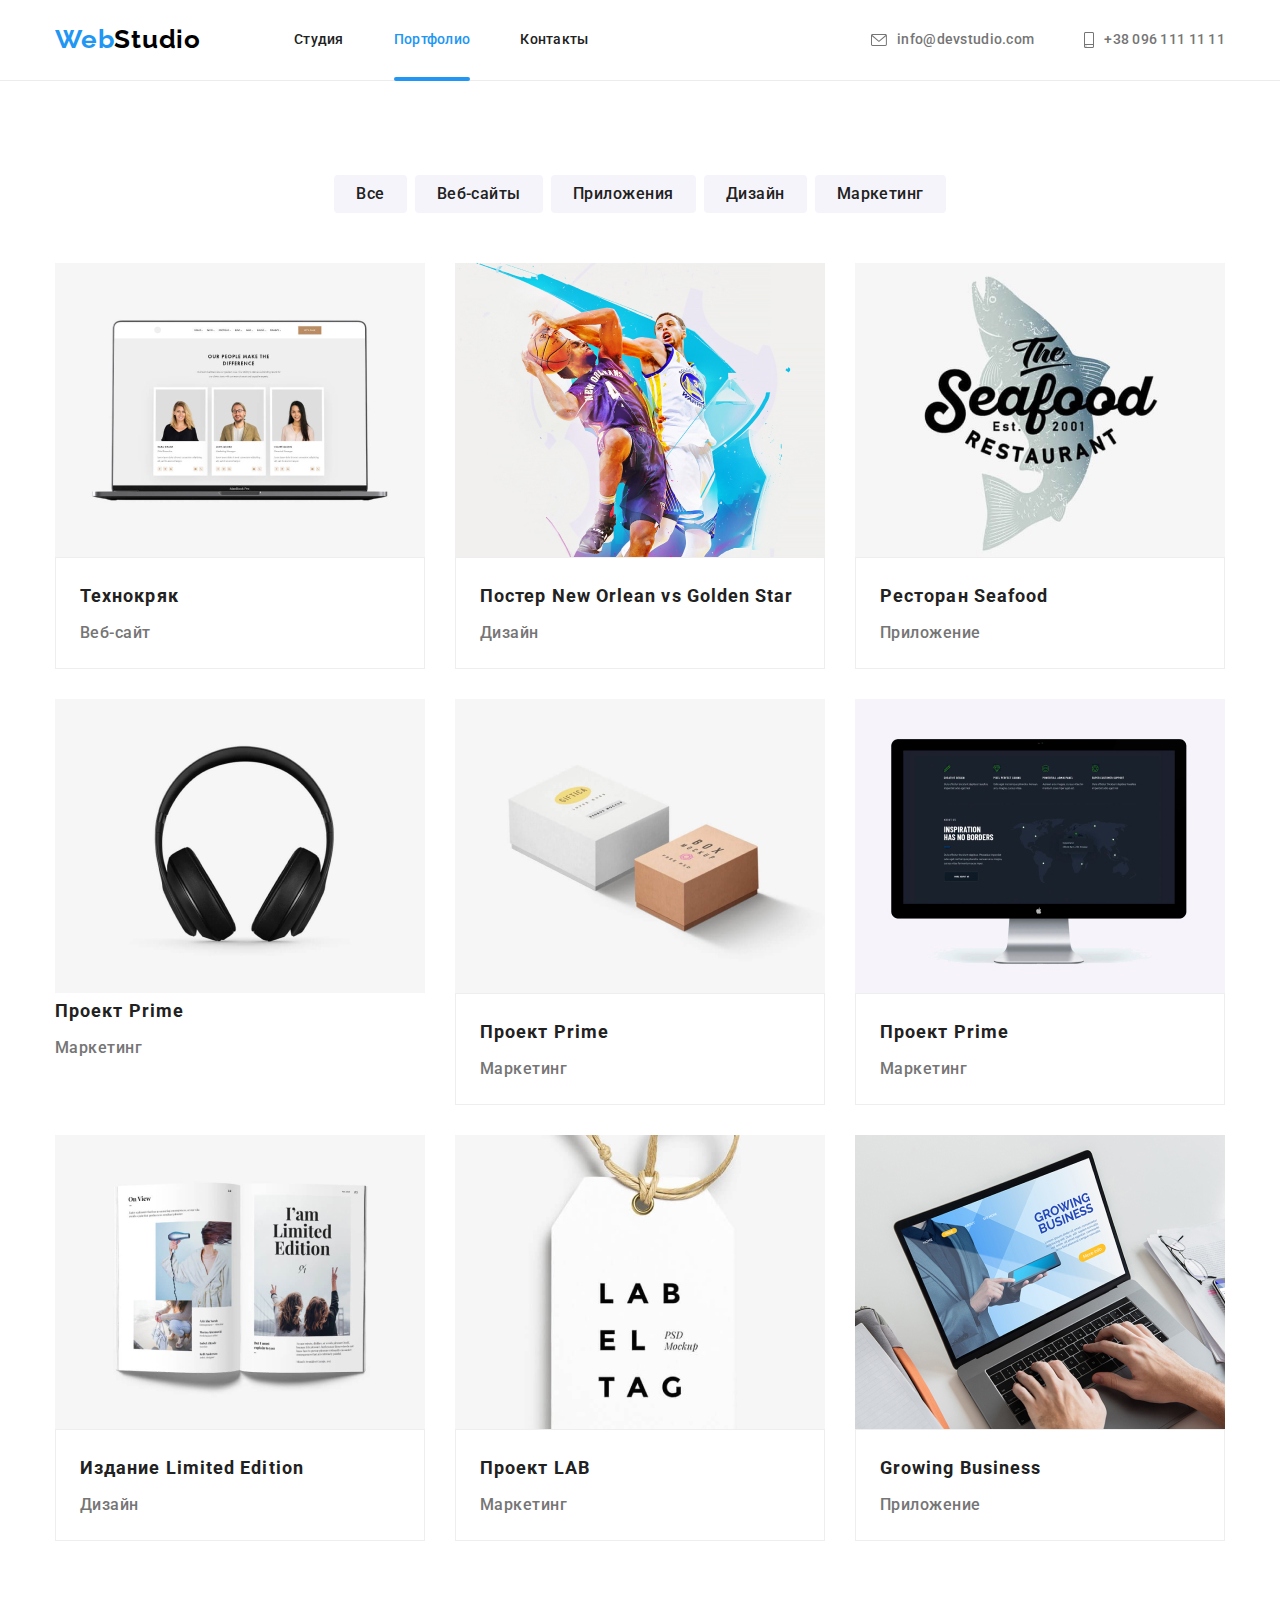
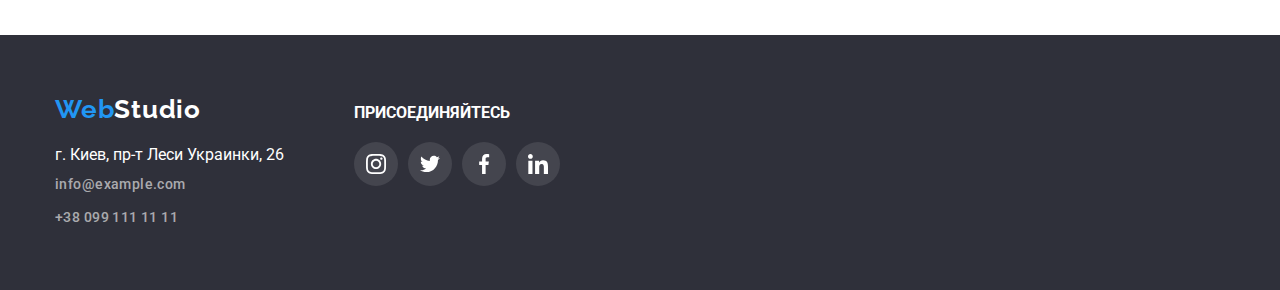
==== portfolio.html @ 046ac32c "6" ====
<!DOCTYPE html>
<html lang="ru">
<head>
    <meta charset="UTF-8">
    <meta http-equiv="X-UA-Compatible" content="IE=edge">
    <meta name="viewport" content="width=device-width, initial-scale=1.0">
    <title>Document</title>
    <link rel="stylesheet" href="./css/styles.css">
    <link rel="preconnect" href="https://fonts.gstatic.com">
    <link href="https://fonts.googleapis.com/css2?family=Raleway:wght@700&family=Roboto:wght@400;500;700;900&display=swap" rel="stylesheet">
    <link href="https://cdnjs.cloudflare.com/ajax/libs/modern-normalize/1.0.0/modern-normalize.min.css">     
</head>
<body>
    <header class="header-contact">
        <!--My contact--> 
             <div class="container">
                 <nav class="site-nav">
                     <a href="index.html" class="logo"><span class="logo-title">Web</span>Studio</a>
            
                     <ul class="site-nav-list">
                         <li class="nav-item"><a href="index.html" class="nav-link">Студия</a></li>
                         <li class="nav-item"><a href="portfolio.html" class="nav-link current">Портфолио</a></li>
                         <li class="nav-item"><a href="contact.html" class="nav-link">Контакты</a></li>
                     </ul>
                 </nav>
                 <ul class="contact-list">
                     <li>
                         <a href="mailto:info@devstudio.com" class="contact-item">
                            <svg class="icon-mail">
                                <use href="./images/icons.svg#icon-envelope"></use>
                            </svg>
                            info@devstudio.com
                            </a>
                        </li>
                     <li>
                         <a href="tel:+380961111111" class="contact-item">
                            <svg class="icon-phone">
                                <use href="./images/icons.svg#icon-smartphone"></use>
                            </svg>
                            +38 096 111 11 11
                            </a>
                        </li>
                 </ul> 
             </div>
         </header>

     <main>
       <!--Portfolio-->
       <section class="projects section">
    <div class="container">
        <ul class="button-list"> 
           <li><button type="button" class="button">Все</button></li>
           <li><button type="button" class="button">Веб-сайты</button></li>
           <li><button type="button" class="button">Приложения</button></li>
           <li><button type="button" class="button">Дизайн</button></li>
           <li><button type="button" class="button">Маркетинг</button></li>
        </ul>
        <ul class="portfolio-list">
           <li class="portfolio-item">
               <a href="#" class="card-link">
                   <div class="img-thumb">
                       <img class="projects-list-img" src="./images/project.jpg" alt="Технокряк" width="370">
                   <div class="card-overlay">
                          <p class="project-description">
                            Технокряк это современная площадка распространения коронавируса. Компании используют
                            эту платформу для цифрового
                            шпионажа и атак на защищённые сервера конкурентов.
                         </p>
                   </div>    
                   </div>
                  <div class="card-contentn">
                   <h2 class="portfolio-title">Технокряк</h2>
                   <p class="portfolio-type">Веб-сайт</p>
                  </div>
               </a>
           </li>
           <li class="portfolio-item">
               <a href="#" class="card-link">
                   <div class="img-thumb">
                       <img class="projects-list-img" src="./images/project1.jpg" alt="Постер New Orlean vs Golden Star" width="370">
                    <div class="card-overlay">
                        <p class="project-description">
                            Технокряк это современная площадка распространения коронавируса. Компании используют
                            эту платформу для цифрового
                            шпионажа и атак на защищённые сервера конкурентов.
                        </p> 
                    </div>
                    </div>
                    <div class="card-contentn">
                        <h2 class="portfolio-title">Постер New Orlean vs Golden Star</h2>
                        <p class="portfolio-type">Дизайн</p>
                    </div> 
            </a>
           </li>
           <li class="portfolio-item">
               <a href="#" class="card-link">
                   <div class="img-thumb">
                       <img class="projects-list-img" src="./images/project2.jpg" alt="Ресторан Seafood" width="370">
                    <div class="card-overlay">
                        <p class="project-description">
                            Технокряк это современная площадка распространения коронавируса. Компании используют
                            эту платформу для цифрового
                            шпионажа и атак на защищённые сервера конкурентов.
                        </p>
                    </div>
                   </div>
                   <div class="card-contentn">
                    <h2 class="portfolio-title">Ресторан Seafood</h2>
                    <p class="portfolio-type">Приложение</p>
                </div>
               </a>
           </li>
           <li class="portfolio-item">
               <a href="#" class="card-link">
                   <div class="img-thumb">
                       <img class="projects-list-img" src="./images/project3.jpg" alt="Проект Prime" width="370">
                    <div class="card-overlay">
                        <p class="project-description">
                            Технокряк это современная площадка распространения коронавируса. Компании используют
                            эту платформу для цифрового
                            шпионажа и атак на защищённые сервера конкурентов.
                        </p>
                    </div>
                   </div>
                   <div class="card-content">
                    <h2 class="portfolio-title">Проект Prime</h2>
                    <p class="portfolio-type">Маркетинг</p>
                   </div> 
               </a>
           </li>
           <li class="portfolio-item">
               <a href="#" class="card-link">
                   <div class="img-thumb">
                       <img class="projects-list-img" src="./images/project4.jpg" alt="Проект Boxes" width="370">
                   <div class="card-overlay">
                    <p class="project-description">
                        Технокряк это современная площадка распространения коронавируса. Компании используют
                        эту платформу для цифрового
                        шпионажа и атак на защищённые сервера конкурентов.
                    </p>
                   </div>
                   </div>
                   <div class="card-contentn">
                    <h2 class="portfolio-title">Проект Prime</h2>
                    <p class="portfolio-type">Маркетинг</p>
                  </div>
               </a>
           </li>
           <li class="portfolio-item">
               <a href="#" class="card-link">
                   <div class="img-thumb">
                       <img class="projects-list-img" src="./images/project5.jpg" alt="Inspiration has no Borders" width="370">
                   <div class="card-overlay">
                    <p class="project-description">
                        Технокряк это современная площадка распространения коронавируса. Компании используют
                        эту платформу для цифрового
                        шпионажа и атак на защищённые сервера конкурентов.
                    </p>
                   </div>
                   </div>
                   <div class="card-contentn">
                    <h2 class="portfolio-title">Проект Prime</h2>
                    <p class="portfolio-type">Маркетинг</p>
                   </div>
               </a>
           </li>
           <li class="portfolio-item">
               <a href="#" class="card-link">
                   <div class="img-thumb">
                       <img class="projects-list-img" src="./images/project6.jpg" alt="Издание Limited Edition" width="370">
                    <div class="card-overlay">
                        <p class="project-description">
                            Технокряк это современная площадка распространения коронавируса. Компании используют
                            эту платформу для цифрового
                            шпионажа и атак на защищённые сервера конкурентов.
                        </p>
                    </div>
                   </div>
                   <div class="card-contentn">
                    <h2 class="portfolio-title">Издание Limited Edition</h2>
                    <p class="portfolio-type">Дизайн</p>
                   </div>
               </a>
           </li>
           <li class="portfolio-item">
               <a href="#" class="card-link">
                   <div class="img-thumb">
                       <img class="projects-list-img" src="./images/project7.jpg" alt="Проект LAB" width="370">
                    <div class="card-overlay">
                        <p class="project-description">
                            Технокряк это современная площадка распространения коронавируса. Компании используют
                            эту платформу для цифрового
                            шпионажа и атак на защищённые сервера конкурентов.
                        </p>
                    </div>
                   </div>
                   <div class="card-contentn">
                    <h2 class="portfolio-title">Проект LAB</h2>
                    <p class="portfolio-type">Маркетинг</p>
                   </div>
               </a>
           </li>
           <li class="portfolio-item">
               <a href="#" class="card-link">
                   <div class="img-thumb">
                       <img class="projects-list-img" src="./images/project8.jpg" alt="Growing Business" width="370">
                    <div class="card-overlay">
                        <p class="project-description">
                            Технокряк это современная площадка распространения коронавируса. Компании используют
                            эту платформу для цифрового
                            шпионажа и атак на защищённые сервера конкурентов.
                        </p>
                    </div>
                   </div>
                   <div class="card-contentn">
                    <h2 class="portfolio-title">Growing Business</h2>
                    <p class="portfolio-type">Приложение</p>
                   </div>
               </a>
           </li>
        </ul>
    </div>   
       </section> 

    </main>
   <footer class="footer-block">
    <!--Copyright,etc-->
    <div class="container footer-container">
        <div class="logo-adress-footer">
            <a href="./index.html" class="logo-link"><span class="logo-title">Web</span><span class="logo-copyright">Studio</span></a>
            <address class="address">
                 <p class="address-text">г. Киев, пр-т Леси Украинки, 26</p>
                <ul>
                    <li class="block-address"><a href="mailto:info@example.com" class="link-address">info@example.com</a></li>
                    <li><a href="tel:+380991111111" class="link-address">+38 099 111 11 11</a></li>
                </ul>
            </address>
        </div>
        <div class="icons-footer">
            <p class="icons-text">ПРИСОЕДИНЯЙТЕСЬ</p>
            <ul class="icon-list">
                <li class="icon-item">
                    <a herf="#" class="icon-button">
                        <svg class="icon-footer" with="20" height="20">
                            <use href="./images/icons.svg#icon-instagram"></use>
                        </svg>
                    </a>
                </li>
                <li class="icon-item">
                    <a herf="#" class="icon-button">
                        <svg class="icon-footer" with="20" height="20">
                            <use href="./images/icons.svg#icon-twitter"></use>
                        </svg>
                    </a>
                </li>
                <li class="icon-item">
                    <a href="#" class="icon-button">
                        <svg class="icon-footer" with="20" height="20">
                            <use href="./images/icons.svg#icon-facebook"></use>
                        </svg>
                    </a>
                </li>
                <li class="icon-item">
                    <a href="#" class="icon-button">
                        <svg class="icon-footer" with="20p" height="20">
                            <use href="./images/icons.svg#icon-linkedin"></use>
                        </svg>
                    </a>
                </li>
            </ul>
        </div>
    </div>
   </footer>
</body>
</html>
---- css/styles.css ----
:root {
    --titel-text-color:#212121;
    --primary-whit-color:#FFFFFF;
    --logo-color:#000000;
    --hero-color:#2F303A;
    --accent-color: #2196F3;
    --button-hover-color:#188CE8;
    --main-content-color:#757575;
    --section-command-color:#F5F4FA;
    --portfolio-color:#E5E5E5;
    --shadow-box-color: rgba(0, 0, 0, 0.15);
    --shadow-drop-color: rgba(0, 0, 0, 0.25);
    --top-lain:#ECECEC;
    --footer-link-color: rgba(255, 255, 255, 0.6);
    --text-shadow: 2px 1px 5px #2c2c31;
    --card-color:#eeeeee;
    --header-icon-color:#757575;
    --command-icon-color:#afb1b8;
    --overlay-color: rgba(47, 48, 58, 0.4);
    --footer-icon-bt: rgba(255, 255, 255, 0.1);
    --backdrop-color:rgba(0, 0, 0, 0.2);
    --card-overlay-color: rgba(33, 150, 243, 0.9);
    }
*,
*::before,
*::after {
    text-decoration: none;
    box-sizing: border-box;
    margin: 0;
    padding: 0;

}
body {
    color: var(--titel-text-color);
    font-family: Roboto, sans-serif;
    font-style: 400;
    text-decoration: none;
}
ul {
    list-style: none;
    padding: 0;
    margin: 0;
}
a {
   text-decoration: none;
   color: var(--titel-text-color);
   font-size: 14px;
   line-height: 1.142;
   font-weight: 500;
   letter-spacing: 0.02em;
}
h1,
h2,
h3,
h4 {
    margin: 0;
}
p {
    margin: 0;
}
.section {
    padding: 94px 0;
}
.container {
    width: 1200px;
    padding: 0 15px;
    margin: 0 auto;
}
.header-contact {
    border-bottom: 1px solid var(--top-lain);
}
img {
    display: block;
    max-width: 100%;
}
.icon {
    width: 20px;
    height: 20px;
    fill: var(--command-icon-color);
}

/*Общий логотип */
.logo {
    color: var(--logo-color);
    font-family: Raleway, sans-serif;
    font-size: 26px;
    margin-right: 93px;
    line-height: 1.192;
    letter-spacing: 0.03em;
    font-weight: 700;
    text-decoration: none;
}
.logo-title {
    color: var(--accent-color);
}

/* Общая навигация */
.header-contact .container {
    display: flex;
    align-items: center;
}
.site-nav {
    display: flex;
    align-items: center;
    margin-right: auto;
}
.site-nav-list{
    display: flex;
    align-items: center;
}
.site-nav-list li:not(:last-child){
    margin-right: 50px;
}
.nav-link:hover,
.nav-link:focus,
.contact-item:focus,
.contact-item:hover {
    color: var(--accent-color);
}
.current {
    color: var(--accent-color);
}

.nav-link {
    position: relative;
    font-weight: 500;
    font-size: 14px;
    line-height: 1.14;
    letter-spacing: 0.02em;
    text-decoration: none;
    padding: 32px 0;
    display: block;
    transition: color 250ms cubic-bezier(0.4, 0, 0.2, 1);
}
.nav-link.current::after {
    position: absolute;
    bottom: -1px;
    left: 0;
    content: "";
    height: 4px;
    width: 100%;
    border-radius: 2px;
    background-color: var(--accent-color);
}
.contact-list {
    display: flex;
    align-items: center;
}
.contact-list li:not(:last-child){
    margin-right: 50px;
}
.contact-item  {
    color: var(--main-content-color);
    font-weight: 500;
    font-size: 14px;
    line-height: 1.14;
    letter-spacing: 0.02em;
    text-decoration: none;
    display: flex;
    align-items: center;
    transition: color 250ms cubic-bezier(0.4, 0, 0.2, 1);
}
.header-contact 
.nav-link 
.contact-item {
    transition: color 250ms 
    cubic-bezier(0.4, 0, 0.2, 1);
}
.contact-item:hover,
.contact-item:focus {
    color: var(--accent-color);
}
.icon-mail {
    width: 16px;
    height: 12px;
    margin-right: 10px;
    fill: currentColor;
    align-content: center;
}
.icon-phone {
    width: 10px;
    height: 16px;
    margin-right: 10px;
    fill: currentColor;
    align-content: center;
}

/* Герой */
.section-hero {
    background-color: var(--hero-color);
    background-image: 
    linear-gradient(var(--overlay-color),
    var(--overlay-color)), 
    url(../images/hero.jpg);
    background-size: cover;
    background-repeat: no-repeat;
    max-width: 1600px;
    margin-right: auto;
    margin-left: auto;
    /*padding-top: 200px;
    padding-bottom: 200px;*/
}
.hero-title {
    color: var(--primary-whit-color);
    font-weight: 900;
    line-height: 1.36;
    font-size: 44px;
    margin-bottom: 30px;
    text-align: center;
    letter-spacing: 0.06em;
    text-transform: uppercase;
    max-width: 690px;
    margin: auto;
}
.button-hero {
    color: var(--primary-whit-color);
    background-color: var(--accent-color);
    box-shadow: var(--shadow-box-color);
    display: block;
    min-width:136px;
    margin: 0 auto;
    padding: 10px 32px;
    font-family: inherit;
    font-size: 16px;
    line-height: 1.875;
    text-align: center;
    cursor: pointer;
    border-radius: 4px;
    letter-spacing: 0.06em;
    margin-top: 30px;
    border: none;
    transition: background-color 250ms 
    cubic-bezier(0.4, 0, 0.2, 1);
}
.overlay {
    padding: 200px;
    width: 1200px;
    margin-right: auto;
    margin-left: auto;
}
.button-hero  :hover,
.button-hero :focus {
    background-color: var(--button-hover-color);
    border: 1px solid transparent;
    cursor: pointer;
    text-shadow: var(--text-shadow);
}
/* Модальное окно */

.backdrop {
    position: fixed;
    top: 0;
    left: 0;
    width: 100%;
    height: 100%;
    background: var(--backdrop-color);
    opacity: 1;
    transition: opacity 250ms 
    cubic-bezier(0.4, 0, 0.2, 1);
}
.backdrop.is-hidden {
    opacity: 0;
    pointer-events: none;
}
.backdrop.is-hidden .modal {
    transform: translate(-50%, -50%) scale(0.9);
}
.modal {
    position: absolute;
    top: 50%;
    left: 50%;
    height: 581px;
    width: 528px;
    background: var(--primary-whit-color);
    box-shadow: 0px 1px 3px 
    rgb(0 0 0 / 12%), 0px 1px 1px 
    rgb(0 0 0 / 14%), 0px 2px 1px 
    rgb(0 0 0 / 20%);
    border-radius: 4px;
    transform: translate(-50%, -50%) scale(1);
    transition: transform 250ms 
    cubic-bezier(0.4, 0, 0.2, 1);
}

.close-button {
    position: absolute;
    right: 8px;
    top: 8px;
    display: flex;
    justify-content: center;
    align-items: center;
    width: 30px;
    height: 30px;
    border-radius: 50%;
    border: 1px solid rgba(0, 0, 0, 0.1);
    background: var(--primary-whit-color);
}
.close-black {
    width: 18px;
    height: 18px;
}
.close-button:hover,
.close-button:focus {
  cursor: pointer;
}


/* Что мы делаем */

.content-list > li:not(:last-child) {
    margin-right: 30px;
}
.content-list {
    display: flex;
    align-items: center;
}
.content-list > li{
    width: 270px;
}
.content-text {
    color: var(--main-content-color);
    font-size: 14px;
    line-height: 1.71;
    font-weight: 400;
}
.content-title {
    color: var(--titel-text-color);
    margin-bottom: 10px;
    font-size: 14px;
    line-height: 1.14;
    font-weight: 700;
    letter-spacing: 0.03em;
    text-transform: uppercase;
}
.icon-features {
    display: flex;
    justify-content: center;
    align-items: center;
    background-position:50% 50%;
    background-color: var(--section-command-color);
    border-radius: 4px;
    height: 120px;
    margin-bottom: 30px;
}
.icon-element {
    width: 70px;
    height: 70px;
}
.about {
    padding-top: 0;
}
.main-title {
    color: var(--titel-text-color);
    font-size: 36px;
    line-height: 1.166;
    margin-bottom: 50px;
    text-align: center;
    letter-spacing: 0.03em;
}
.main-list{
    display: flex;
    align-items: center;
}
.main-list img{
    display: block;
    max-width: 100%;
}
.main-list > li:not(:last-child) {
    margin-right: 30px;
}
.main-item {
    position: relative;
}
.main-img {
    display: block;
    max-width: 100%;
}
.main-type {
    position: absolute;
    bottom: 0;
    left: 0;
    width: 100%;
    height: 70px;
    background: rgba(47, 48, 58, 0.8);
    font-weight: bold;
    line-height: 1.143;
    text-align: center;
    text-transform: uppercase;
    letter-spacing: 0.03em;
    color: var(--primary-whit-color);
    display: flex;
    justify-content: center;
    align-items: center;
}
.team{
    background-color: var(--section-command-color);
}
.command-title {
    color: var(--titel-text-color);
    background-color: var(--section-command-color);
    font-size: 36px;
    margin-bottom: 50px;
    line-height: 1.166;
    text-align: center;
    letter-spacing: 0.03em;
}
.command-list .command-item:not(:last-child){
    margin-right: 30px;
}
.command-item {
    color: var(--titel-text-color);
    font-size: 16px;
    line-height: 1.1875;
    letter-spacing: 0.03em;
    flex-basis: calc((100%-90px)/3);
    background: var(--primary-whit-color);
    box-shadow: 0px 1px 3px rgba(0, 0, 0, 0.12), 
    0px 1px 1px rgba(0, 0, 0, 0.14), 
    0px 2px 1px rgba(0, 0, 0, 0.2);
    border-radius: 0px 0px 4px 4px;
}
.command-description {
    padding: 30px 32px;
    text-align: center;
}
.command-name {
    font-family: Roboto, sans-serif;
    font-style: 400;
    font-weight: 500;
    font-size: 16px;
    line-height: 1.1875;
    letter-spacing: 0.03em;
}
.command-type {
    color: var(--main-content-color);
    font-family: Roboto, sans-serif;
    font-size: 16px;
    margin-top: 10px;
    line-height: 1.1875;
    letter-spacing: 0.03em;
}
.command-list{
    display: flex;
}

/*Соцсети команды */
.icon-list {
    display: flex;
    justify-content: space-between;
}
.icon-item {
    width: 44px;
    height: 44px;
}
.icon-button {
    display: flex;
    justify-content: center;
    align-items: center;
    height: 100%;
    width: 100%;
    border-radius: 50%;
    fill: var(--command-icon-color);
    transition: background-color 250ms 
    cubic-bezier(0.4, 0, 0.2, 1), 
    color 250ms 
    cubic-bezier(0.4, 0, 0.2, 1);
}
.icon-list .icon-button {
    transition: background-color 250ms 
    cubic-bezier(0.4, 0, 0.2, 1), 
    color 250ms 
    cubic-bezier(0.4, 0, 0.2, 1);
}
.icon-button:hover .icon,
.icon-button:focus .icon {
    fill: var(--primary-whit-color);
}

/* Партнеры */

.client-title {
    font-family: Roboto;
    font-style: normal;
    font-weight: 700;
    font-size: 36px;
    line-height: 1.16;
    text-align: center;
    margin-bottom: 50px;
    letter-spacing: 0.03em;
}
.client-list {
    display: flex;
    justify-content: center;
}
.client-item {
    width: 170px;
    height: 92px;
}
.client-link {
    display: inline-flex;
    justify-content: center;
    align-items: center;
    width: 100%;
    height: 100%;
    border: 1px solid var(--command-icon-color);
    border-radius: 4px;
    fill: var(--command-icon-color);
    transition: fill 250ms 
    cubic-bezier(0.4, 0, 0.2, 1);
}
.client-item:not(:last-child) {
    margin-right: 30px;
}
.client-link:hover,
.client-link:focus {
    fill: var(--accent-color);
    border-color: var(--accent-color);
}


/* Портфолио */
.button-list {
    margin-bottom: 50px;
    display: flex;
    justify-content: center;
}
.button-list > li:not(:last-child) {
    margin-right: 8px;
}
.button { 
    color: var(--titel-text-color);
    background: var(--section-command-color);
    font-family: Roboto, sans-serif;
    display: block;
    font-family: inherit;
    font-style: normal;
    letter-spacing: 0.03em;
    font-size: 16px;
    line-height: 1.625;
    padding: 6px 22px;
    font-weight: 500;
    cursor: pointer;
    text-align: center;
    border-radius: 4px;
    border: none;
    transition: background-color 250ms 
    cubic-bezier(0.4, 0, 0.2, 1), 
    color 250ms 
    cubic-bezier(0.4, 0, 0.2, 1), 
    box-shadow 250ms 
    cubic-bezier(0.4, 0, 0.2, 1);
}
.button:hover,
.button:focus {
    color: var(--section-command-color);
    background-color: var(--accent-color);
    text-shadow: var(--shadow-drop-color);
    cursor: pointer;
    border: none;
    box-shadow: 0px 3px 1px 
    rgb(0 0 0 / 10%), 0px 1px 2px 
    rgb(0 0 0 / 8%), 0px 2px 2px 
    rgb(0 0 0 / 12%);
}
.portfolio-list {
    display: flex;
    flex-wrap: wrap;
    margin-bottom: -30px;
    margin-right: -30px;
}
.portfolio-list > li {
    width: 370px;
    margin-right: 30px;
    margin-bottom: 30px;
}
.portfolio-item {
    background-color: var(--primary-whit-color);
}
.portfolio-title {
    color: var(--titel-text-color);
    font-weight: 700;
    margin-bottom: 4px;
    font-size: 18px;
    line-height: 2;
    letter-spacing: 0.06em;
}
.portfolio-type {
    color: var(--main-content-color);
    font-size: 16px;
    line-height: 1.875;
    letter-spacing: 0.03em;
}
.card-contentn {
    padding: 20px 24px;
    border: 1px solid var(--card-color);
}
.card-link {
    display: block;
    min-width: 100%;
    transition: box-shadow 250ms 
    cubic-bezier(0.4, 0, 0.2, 1);
}
.portfolio-list .card-link:hover,
.portfolio-list .card-link:focus {
    box-shadow: 0px 1px 1px rgba(0, 0, 0, 0.12), 
    0px 4px 4px rgba(0, 0, 0, 0.06),
    1px 4px 6px rgba(0, 0, 0, 0.16);
}

/* Модальные окна портфолио */
.img-thumb{
    position: relative;
    overflow: hidden;
}
.projects-list-img {
    display: block;
    min-width: 100%;
}
.card-overlay {
    position: absolute;
    z-index: 1;
    width: 100%;
    height: 294px;
    background: var(--card-overlay-color);
    padding: 24px;
    display: flex;
    align-items: center;
    transition: transform 250ms 
    cubic-bezier(0.4, 0, 0.2, 1);
}
.project-description {
    font-size: 18px;
    line-height: 1.556;
    letter-spacing: 0.03em;
    color: var(--primary-whit-color);
}
.card-link:hover .card-overlay,
.card-link:focus .card-overlay {
  transform: translateY(-100%);
}

/* Footer общий */
.logo-copyright {
    color: var(--primary-whit-color);
}
.logo-link {
    font-family: Raleway, sans-serif;
    text-decoration: none;
    display: block;
    font-weight: 700;
    margin-bottom: 20px;
    font-size: 26px;
    line-height:1,1923;
    letter-spacing: 0.03em;
}
.footer-block {
    text-decoration: none;
    color: var(--primary-whit-color);
    background-color: var(--hero-color);
    padding: 60px 0;
    min-width: 1200px;
}
.address {
    font-style: normal;
}
.address-text {
    margin-bottom: 9px;
}
.block-address {
    margin-bottom: 9px;
}
.link-address {
    text-decoration: none;
    color: var(--footer-link-color);
    display: block;
    font-size: 14px;
    line-height: 1.714;
    letter-spacing: 0.03em;
    transition: color 250ms 
    cubic-bezier(0.4, 0, 0.2, 1);
}
.link-address:hover,
.link-address:focus{
    cursor: pointer;
    color: var(--accent-color);
    font-weight: normal;
}
.logo-address-footer {
    width: 231px;
    margin-right: 70px;
}
.icons-footer {
    margin-left: 70px;
}
.icon-item {
    display: block;
    width: 44px;
    height: 44px;
    background: var(--footer-icon-bt);
    border-radius: 50%;
}
.footer-block .icon-list {
    display: flex;
    width: 206px;
    justify-content: space-between;
}
.icon-list > li:not(:last-child) {
    margin-right: 10px;
}
.icons-text {
    font-weight: bold;
    line-height: 1.143;
    text-transform: uppercase;
    margin-bottom: 20px;
}
.footer-container {
    display: flex;
    align-items: baseline;
}
.icon-button {
    fill: var(--primary-whit-color);
    border-radius: 50%;
}
.icon-button:hover,
.icon-button:focus {
    background: var(--accent-color);
}
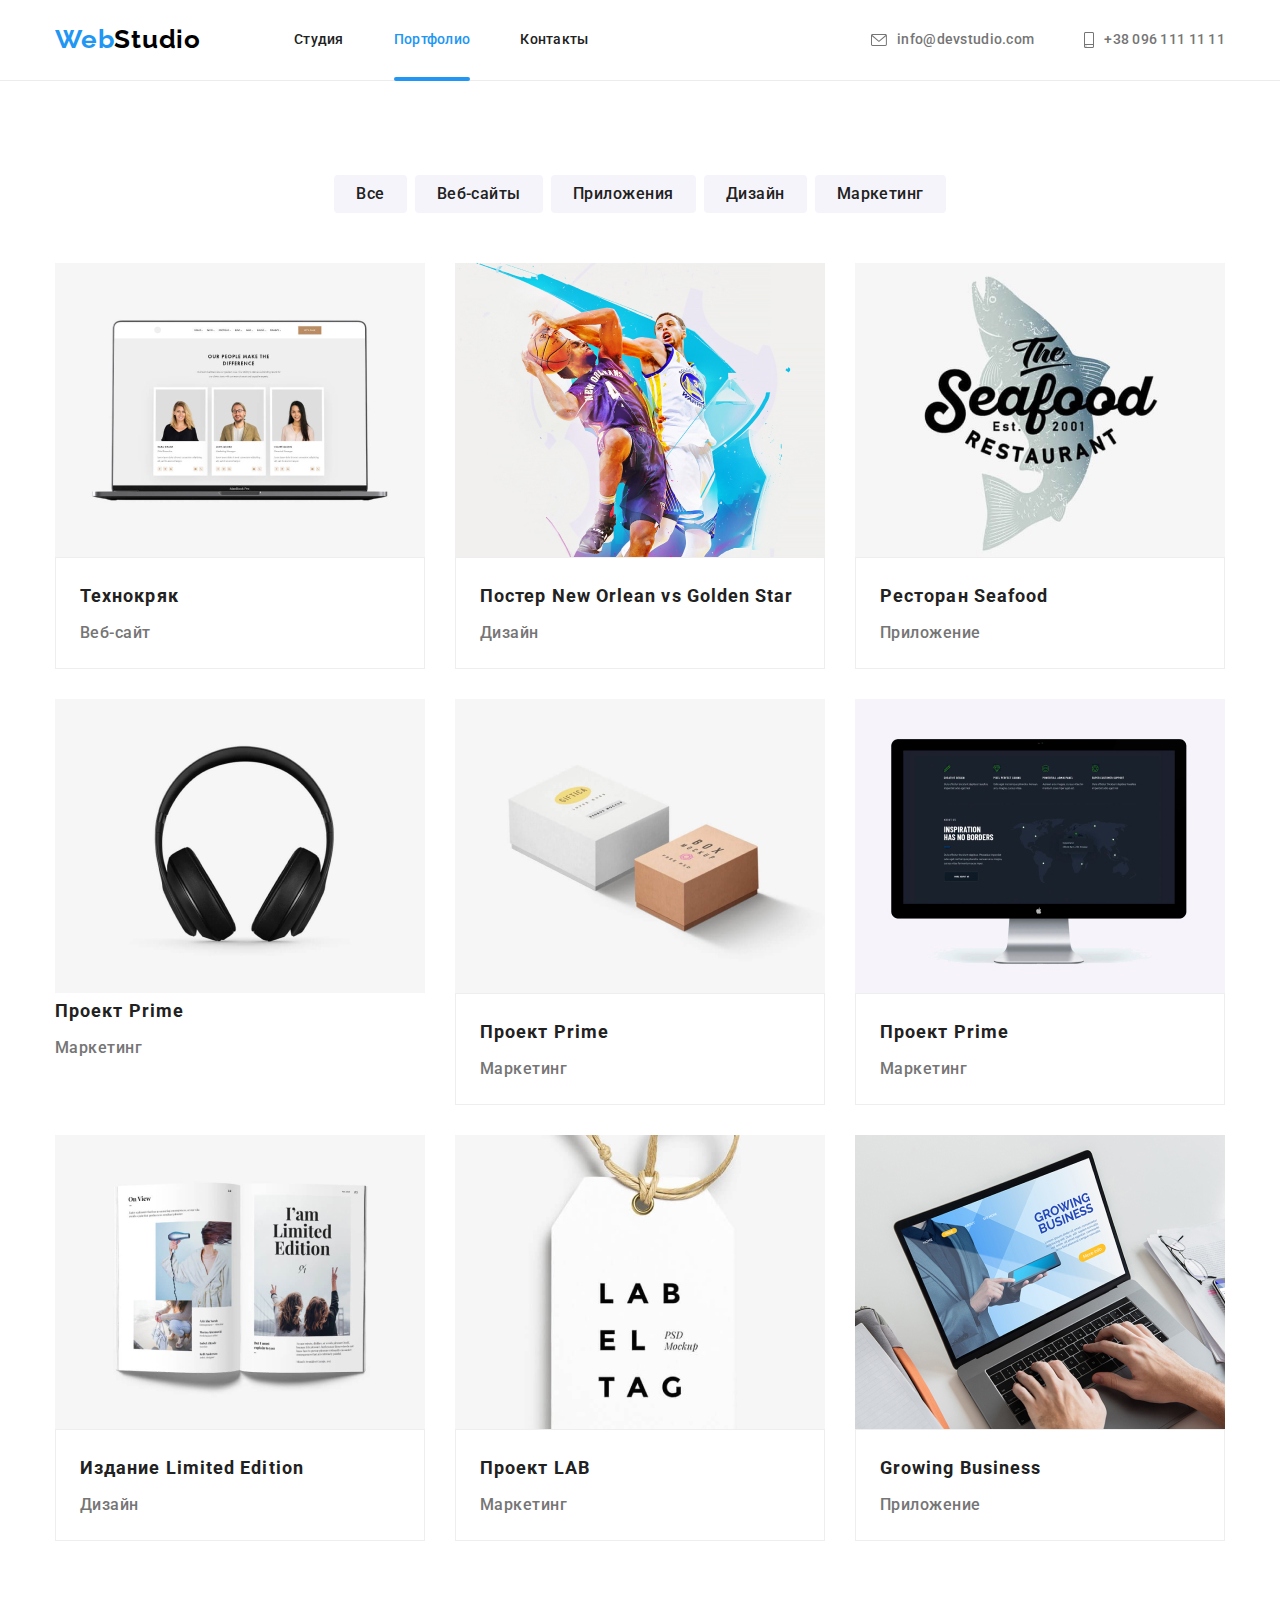
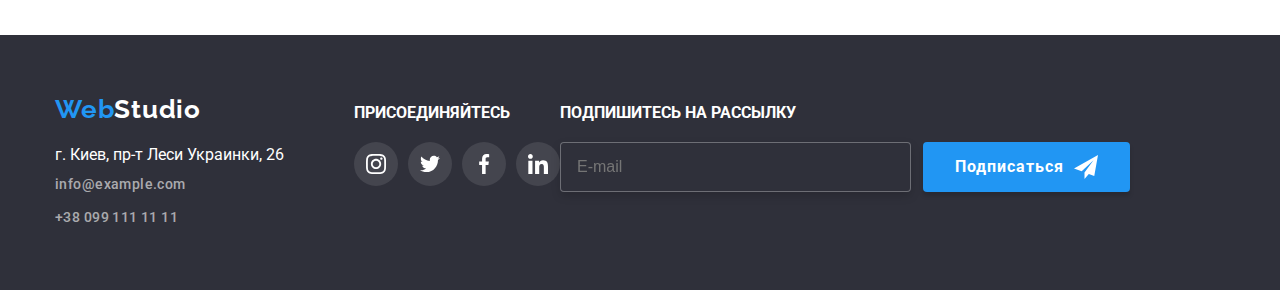
==== commit 289f36bb: "6dz2" ====
--- a/portfolio.html
+++ b/portfolio.html
@@ -4,7 +4,7 @@
     <meta charset="UTF-8">
     <meta http-equiv="X-UA-Compatible" content="IE=edge">
     <meta name="viewport" content="width=device-width, initial-scale=1.0">
-    <title>Document</title>
+    <title>WebStudio</title>
     <link rel="stylesheet" href="./css/styles.css">
     <link rel="preconnect" href="https://fonts.gstatic.com">
     <link href="https://fonts.googleapis.com/css2?family=Raleway:wght@700&family=Roboto:wght@400;500;700;900&display=swap" rel="stylesheet">
@@ -269,6 +269,17 @@
                 </li>
             </ul>
         </div>
+        <form class="form-footer">
+       <p class="appeal">Подпишитесь на рассылку</p>
+       <div class="form-client">
+          <input class="email-input" type="email" name="e-mail"placeholder="E-mail">
+          <button class="btn" type="submit">Подписаться
+             <svg class="send-icon">
+               <use href="./images/icon-check.svg#icon-send"></use>
+             </svg>
+          </button>
+       </div>
+       </form>
     </div>
    </footer>
 </body>
--- a/css/styles.css
+++ b/css/styles.css
@@ -20,6 +20,8 @@
     --footer-icon-bt: rgba(255, 255, 255, 0.1);
     --backdrop-color:rgba(0, 0, 0, 0.2);
     --card-overlay-color: rgba(33, 150, 243, 0.9);
+    --form-border-color: rgba(33, 33, 33, 0.2);
+    --placeholder-color: rgba(117, 117, 117, 0.5);
     }
 *,
 *::before,
@@ -305,8 +307,128 @@
 }
 
 
+/* Разметка формы */
+.form-user-modal {
+    padding: 40px;
+}
+.form-title {
+    margin-bottom: 12px;
+    color: var(--titel-text-color);
+    font-size: 20px;
+    text-align: center;
+    letter-spacing: 0.03em;
+    line-height: 1.15;
+    font-family: Roboto, sans-serif;
+    font-style: normal;
+    font-weight: bold;
+}
+.form-label {
+    display: flex;
+    margin-bottom: 10px;
+    font-size: 12px;
+    line-height: 1.167;
+    letter-spacing: 0.01em;
+    flex-direction: column;
+}
+.label-text {
+    margin-bottom: 4px;
+}
+.form-wrapper {
+    display: block;
+    position: relative;
+}
+.form-input {
+    border: 1px solid var(--form-border-color);
+    border-radius: 4px;
+    height: 40px;
+    width: 100%;
+    padding-left: 42px;
+    padding-right: 42px;
+    line-height: 1.143;
+    letter-spacing: 0.01em;
+    transition: border-color 250ms 
+    cubic-bezier(0.4, 0, 0.2, 1);
+}
+.form-icon {
+    position: absolute;
+    top: 50%;
+    left: 15px;
+    fill: var(--titel-text-color);
+    transform: translateY(-50%);
+    transition: color 250ms 
+    cubic-bezier(0.4, 0, 0.2, 1);
+}
+.form-comment {
+    width: 100%;
+    height: 120px;
+    resize: none;
+    border: 1px solid var(--form-border-color);
+    border-radius: 4px;
+    padding: 12px 16px;
+    line-height: 1.143;
+    letter-spacing: 0.01em;
+    transition: border-color 250ms 
+    cubic-bezier(0.4, 0, 0.2, 1);
+}
+.form-comment:placeholder-shown {
+    color: var(--placeholder-color);
+}
+.form-check-label {
+    display: flex;
+    align-items: center;
+    margin-bottom: 30px;
+}
+.check-icon {
+    width: 16px;
+    height: 15px;
+    border: 2px solid var(--title-text);
+    border-radius: 2px;
+    cursor: pointer;
+    margin-right: 7px;
+    transition: background-color 250ms cubic-bezier(0.4, 0, 0.2, 1),
+    border-color 250ms cubic-bezier(0.4, 0, 0.2, 1),
+    background-image 250ms cubic-bezier(0.4, 0, 0.2, 1);
+}
+
+.form-check:checked + .check-icon {
+  background-color: var(--accent-color);
+  border-color: var(--accent-color);
+  background-image: url("../images/icon-check.svg");
+  background-size: contain;
+  background-origin: border-box;
+}
+.check-link {
+    text-decoration: underline;
+    color: var(--accent-color)
+}
+.button-check {
+    display: flex;
+    justify-content: center;
+}
+.btn-form {
+    padding: 10px 55px;
+}
+.btn {
+    display: flex;
+    align-items: center;
+    padding: 10px 32px;
+    margin: 0 auto;
+    background: var(--accent-color);
+    font-family: inherit;
+    font-weight: bold;
+    font-size: 16px;
+    line-height: 1.875;
+    text-align: center;
+    letter-spacing: 0.06em;
+    color: var(--primary-whit-color);
+    box-shadow: 0px 4px 4px rgb(0 0 0 / 15%);
+    border-radius: 4px;
+    border: none;
+    transition: background-color 250ms cubic-bezier(0.4, 0, 0.2, 1);
+}
+
+
 /* Что мы делаем */
-
 .content-list > li:not(:last-child) {
     margin-right: 30px;
 }
@@ -724,4 +846,37 @@
 .icon-button:hover,
 .icon-button:focus {
     background: var(--accent-color);
-}+}
+
+/* Форма футера */
+.form-footer {
+    width: 570px;
+}
+.footer-block .appeal {
+    font-weight: bold;
+    line-height: 1.143;
+    text-transform: uppercase;
+    margin-bottom: 20px;
+}
+.form-footer .form-client {
+    display: flex;
+}
+.form-footer .email-input {
+    width: 358px;
+    height: 50px;
+    padding: 15px 16px;
+    border: 1px solid rgba(255, 255, 255, 0.3);
+    filter: drop-shadow(0px 4px 4px var(--shadow-box-color));
+    font-size: 16px;
+    line-height: 1.25;
+    margin-right: 12px;
+    border-radius: 4px;
+    background: var(--hero-color);
+    color: var(--primary-whit-color);
+}
+.send-icon {
+    width: 24px;
+    height: 24px;
+    margin-left: 10px;
+    fill: var(--primary-whit-color);
+}
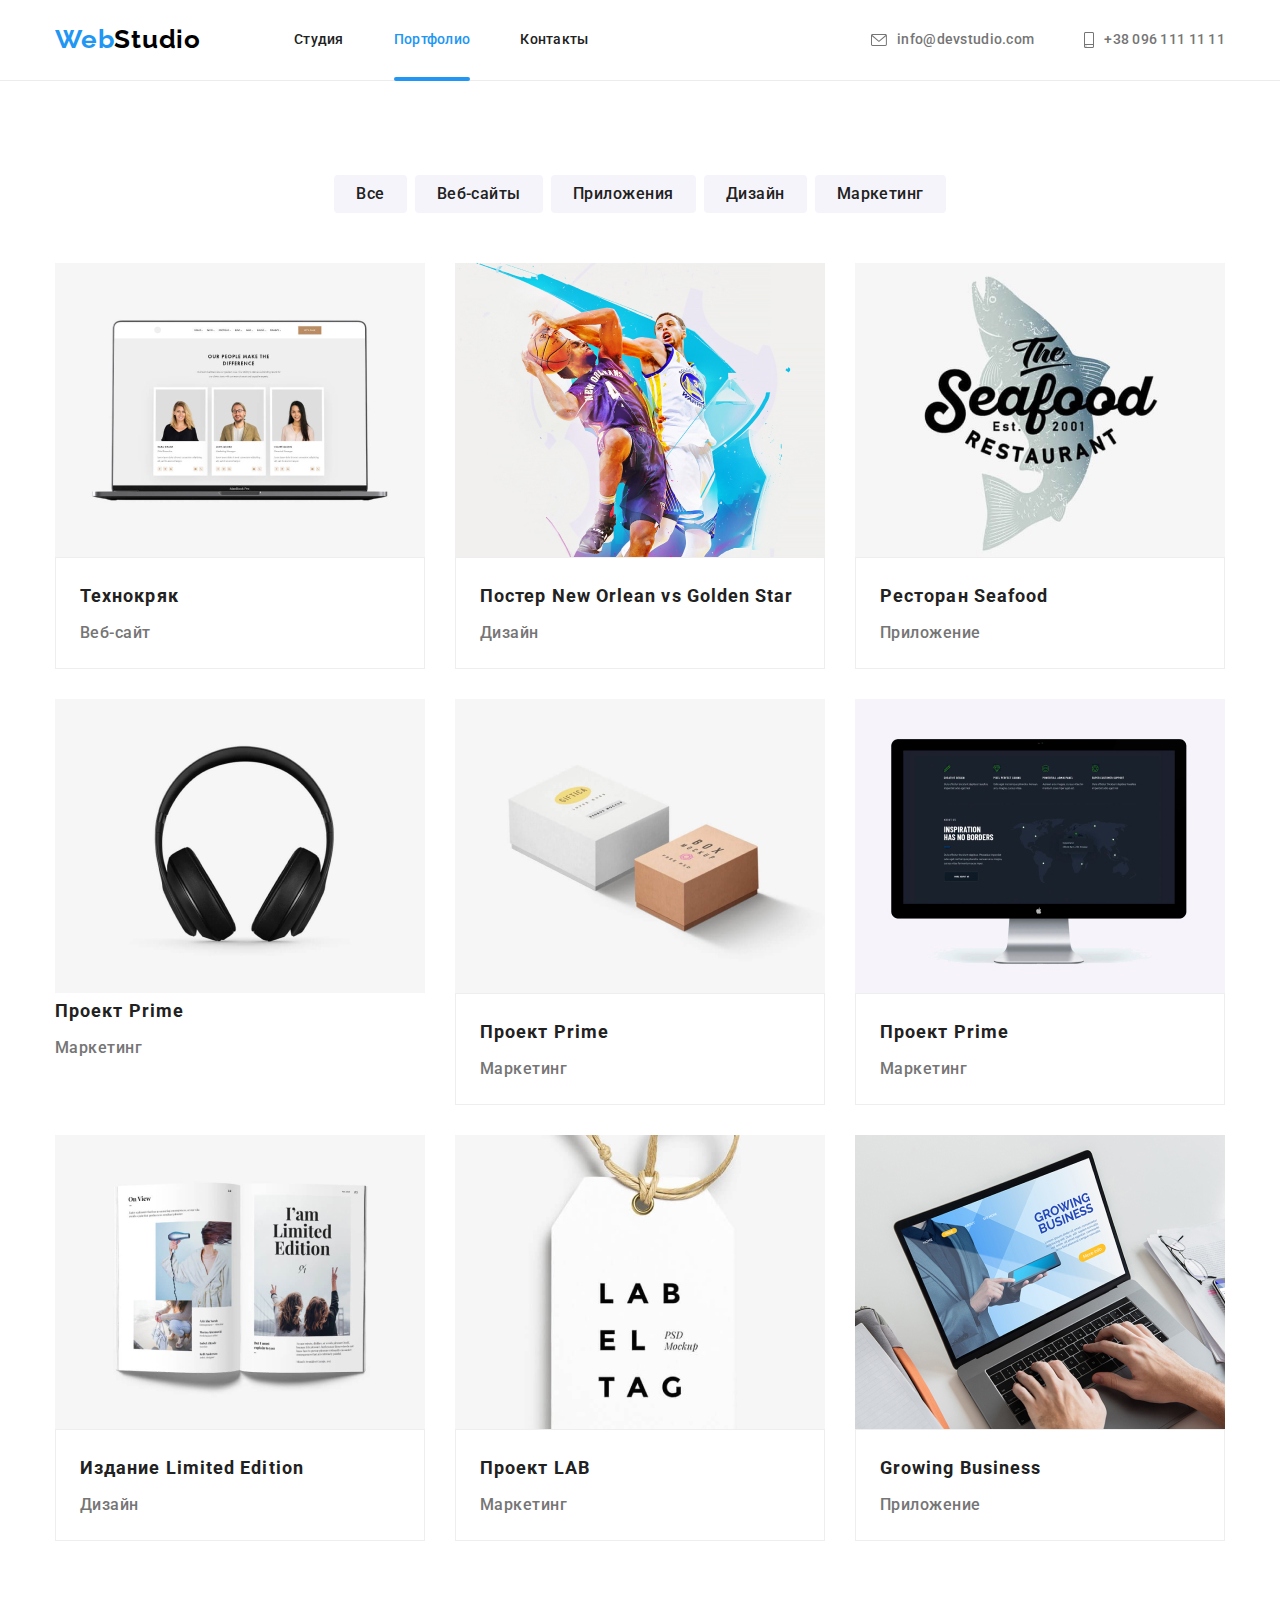
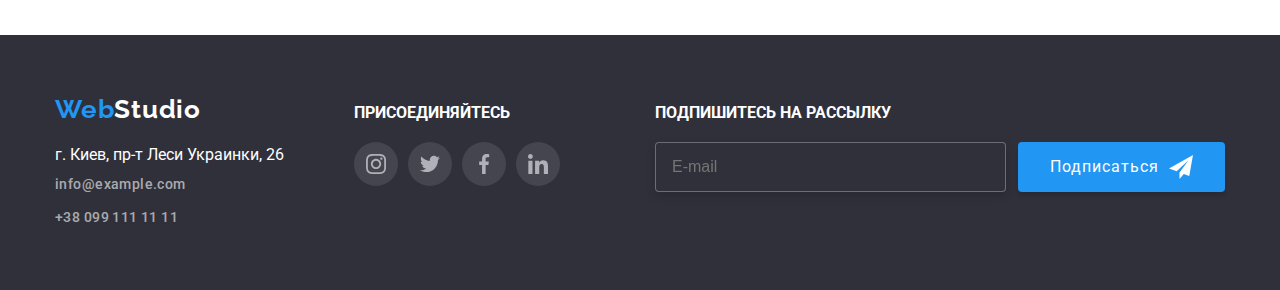
==== commit d0ab339d: "checkbox" ====
--- a/portfolio.html
+++ b/portfolio.html
@@ -240,29 +240,29 @@
             <p class="icons-text">ПРИСОЕДИНЯЙТЕСЬ</p>
             <ul class="icon-list">
                 <li class="icon-item">
-                    <a herf="#" class="icon-button">
-                        <svg class="icon-footer" with="20" height="20">
+                    <a href="#" class="icon-button">
+                        <svg class="icon-footer" width="20" height="20">
                             <use href="./images/icons.svg#icon-instagram"></use>
                         </svg>
                     </a>
                 </li>
                 <li class="icon-item">
-                    <a herf="#" class="icon-button">
-                        <svg class="icon-footer" with="20" height="20">
+                    <a href="#" class="icon-button">
+                        <svg class="icon-footer" width="20" height="20">
                             <use href="./images/icons.svg#icon-twitter"></use>
                         </svg>
                     </a>
                 </li>
                 <li class="icon-item">
                     <a href="#" class="icon-button">
-                        <svg class="icon-footer" with="20" height="20">
+                        <svg class="icon-footer" width="20" height="20">
                             <use href="./images/icons.svg#icon-facebook"></use>
                         </svg>
                     </a>
                 </li>
                 <li class="icon-item">
                     <a href="#" class="icon-button">
-                        <svg class="icon-footer" with="20p" height="20">
+                        <svg class="icon-footer" width="20p" height="20">
                             <use href="./images/icons.svg#icon-linkedin"></use>
                         </svg>
                     </a>
@@ -272,7 +272,7 @@
         <form class="form-footer">
        <p class="appeal">Подпишитесь на рассылку</p>
        <div class="form-client">
-          <input class="email-input" type="email" name="e-mail"placeholder="E-mail">
+          <input class="email-input" type="email" name="e-mail" placeholder="E-mail">
           <button class="btn" type="submit">Подписаться
              <svg class="send-icon">
                <use href="./images/icon-check.svg#icon-send"></use>
--- a/css/styles.css
+++ b/css/styles.css
@@ -78,8 +78,8 @@
 .icon {
     width: 20px;
     height: 20px;
-    fill: var(--command-icon-color);
-}
+}
+
 
 /*Общий логотип */
 .logo {
@@ -95,6 +95,7 @@
 .logo-title {
     color: var(--accent-color);
 }
+
 
 /* Общая навигация */
 .header-contact .container {
@@ -186,6 +187,7 @@
     fill: currentColor;
     align-content: center;
 }
+
 
 /* Герой */
 .section-hero {
@@ -247,6 +249,8 @@
     cursor: pointer;
     text-shadow: var(--text-shadow);
 }
+
+
 /* Модальное окно */
 
 .backdrop {
@@ -304,6 +308,7 @@
 .close-button:hover,
 .close-button:focus {
   cursor: pointer;
+  fill: var(--accent-color);
 }
 
 
@@ -322,7 +327,7 @@
     font-style: normal;
     font-weight: bold;
 }
-.form-label {
+.form-lable {
     display: flex;
     margin-bottom: 10px;
     font-size: 12px;
@@ -330,8 +335,9 @@
     letter-spacing: 0.01em;
     flex-direction: column;
 }
-.label-text {
+.lable-text {
     margin-bottom: 4px;
+    color: var(--main-content-color);
 }
 .form-wrapper {
     display: block;
@@ -359,10 +365,12 @@
     cubic-bezier(0.4, 0, 0.2, 1);
 }
 .form-comment {
+    font-family: Roboto,sans-serif;
     width: 100%;
     height: 120px;
     resize: none;
-    border: 1px solid var(--form-border-color);
+    color: var(--placeholder-color);
+    border: 1px solid var(--placeholder-color);
     border-radius: 4px;
     padding: 12px 16px;
     line-height: 1.143;
@@ -370,40 +378,78 @@
     transition: border-color 250ms 
     cubic-bezier(0.4, 0, 0.2, 1);
 }
-.form-comment:placeholder-shown {
+/*.form-comment:placeholder-shown {
     color: var(--placeholder-color);
 }
-.form-check-label {
-    display: flex;
-    align-items: center;
-    margin-bottom: 30px;
+.form-icon:focus {
+    fill: var(--accent-color);
+}
+.form-input:focus, 
+.form-comment:focus,
+.form-icon:focus {
+    outline: none;
+    border-color: var(--accent-color);
+    fill: var(--accent-color);
+}*/
+.form-input:hover, 
+.form-comment:hover,
+.form-input:focus, 
+.form-comment:focus {
+    border: 1px solid var(--accent-color);
+    outline: none;
+}
+.form-input + .form-icon,
+.form-input + .form-icon{
+    transition-property:  fill;
+    transition-duration: 250ms 
+    cubic-bezier(0.4, 0, 0.2, 1);
+    transition-timing-function: 250ms 
+    cubic-bezier(0.4, 0, 0.2, 1);
+}
+.form-input:hover + .form-icon,
+.form-input:focus + .form-icon{
+    fill: var(--accent-color);
+}
+.form-check .hidden {
+    position: absolute;
+    width: 1px;
+    height: 1px;
+    margin: -1px;
+    border: 0;
+    padding: 0;
+}
+.form-check-lable {
+    display: flex;
+    align-items: center;
+    margin-right: auto;
+    margin-left: auto;
+    line-height: 1.71;
 }
 .check-icon {
-    width: 16px;
-    height: 15px;
+    display: flex;
     border: 2px solid var(--title-text);
-    border-radius: 2px;
+    border-radius: 4px;
     cursor: pointer;
     margin-right: 7px;
     transition: background-color 250ms cubic-bezier(0.4, 0, 0.2, 1),
     border-color 250ms cubic-bezier(0.4, 0, 0.2, 1),
     background-image 250ms cubic-bezier(0.4, 0, 0.2, 1);
 }
-
-.form-check:checked + .check-icon {
-  background-color: var(--accent-color);
-  border-color: var(--accent-color);
-  background-image: url("../images/icon-check.svg");
-  background-size: contain;
-  background-origin: border-box;
+.form-check, .form-check-lable:checked + .check-icon {
+    border-color: var(--accent-color);
+    background-image: url("../images/icon-check.svg");
+    background-size: contain;
+    background-origin: border-box;
 }
 .check-link {
     text-decoration: underline;
     color: var(--accent-color)
 }
+
 .button-check {
     display: flex;
     justify-content: center;
+    margin-top: 30px;
 }
 .btn-form {
     padding: 10px 55px;
@@ -411,20 +457,23 @@
 .btn {
     display: flex;
     align-items: center;
-    padding: 10px 32px;
-    margin: 0 auto;
     background: var(--accent-color);
     font-family: inherit;
-    font-weight: bold;
+    font-family: Roboto, sans-serif;
+    padding: 10px 32px;
     font-size: 16px;
     line-height: 1.875;
-    text-align: center;
     letter-spacing: 0.06em;
     color: var(--primary-whit-color);
     box-shadow: 0px 4px 4px rgb(0 0 0 / 15%);
     border-radius: 4px;
     border: none;
     transition: background-color 250ms cubic-bezier(0.4, 0, 0.2, 1);
+}
+.btn:hover,
+.btn:focus {
+    background-color: var(--button-hover-color);
+    cursor: pointer;
 }
 
 
@@ -565,10 +614,12 @@
     display: flex;
 }
 
+
 /*Соцсети команды */
 .icon-list {
     display: flex;
     justify-content: space-between;
+    margin-top: 16px;
 }
 .icon-item {
     width: 44px;
@@ -580,8 +631,6 @@
     align-items: center;
     height: 100%;
     width: 100%;
-    border-radius: 50%;
-    fill: var(--command-icon-color);
     transition: background-color 250ms 
     cubic-bezier(0.4, 0, 0.2, 1), 
     color 250ms 
@@ -590,16 +639,12 @@
 .icon-list .icon-button {
     transition: background-color 250ms 
     cubic-bezier(0.4, 0, 0.2, 1), 
-    color 250ms 
-    cubic-bezier(0.4, 0, 0.2, 1);
-}
-.icon-button:hover .icon,
-.icon-button:focus .icon {
-    fill: var(--primary-whit-color);
-}
+    fill 250ms 
+    cubic-bezier(0.4, 0, 0.2, 1);
+}
+
 
 /* Партнеры */
-
 .client-title {
     font-family: Roboto;
     font-style: normal;
@@ -627,7 +672,9 @@
     border: 1px solid var(--command-icon-color);
     border-radius: 4px;
     fill: var(--command-icon-color);
-    transition: fill 250ms 
+    transition: border-color 250ms 
+    cubic-bezier(0.4, 0, 0.2, 1),
+    fill 250ms 
     cubic-bezier(0.4, 0, 0.2, 1);
 }
 .client-item:not(:last-child) {
@@ -729,6 +776,7 @@
     1px 4px 6px rgba(0, 0, 0, 0.16);
 }
 
+
 /* Модальные окна портфолио */
 .img-thumb{
     position: relative;
@@ -761,6 +809,7 @@
   transform: translateY(-100%);
 }
 
+
 /* Footer общий */
 .logo-copyright {
     color: var(--primary-whit-color);
@@ -840,17 +889,20 @@
     align-items: baseline;
 }
 .icon-button {
-    fill: var(--primary-whit-color);
+    fill: var(--command-icon-color);
     border-radius: 50%;
 }
 .icon-button:hover,
 .icon-button:focus {
-    background: var(--accent-color);
-}
+    background-color: var(--accent-color);
+    fill: var(--primary-whit-color);
+}
+
 
 /* Форма футера */
 .form-footer {
     width: 570px;
+    margin-left: auto;
 }
 .footer-block .appeal {
     font-weight: bold;
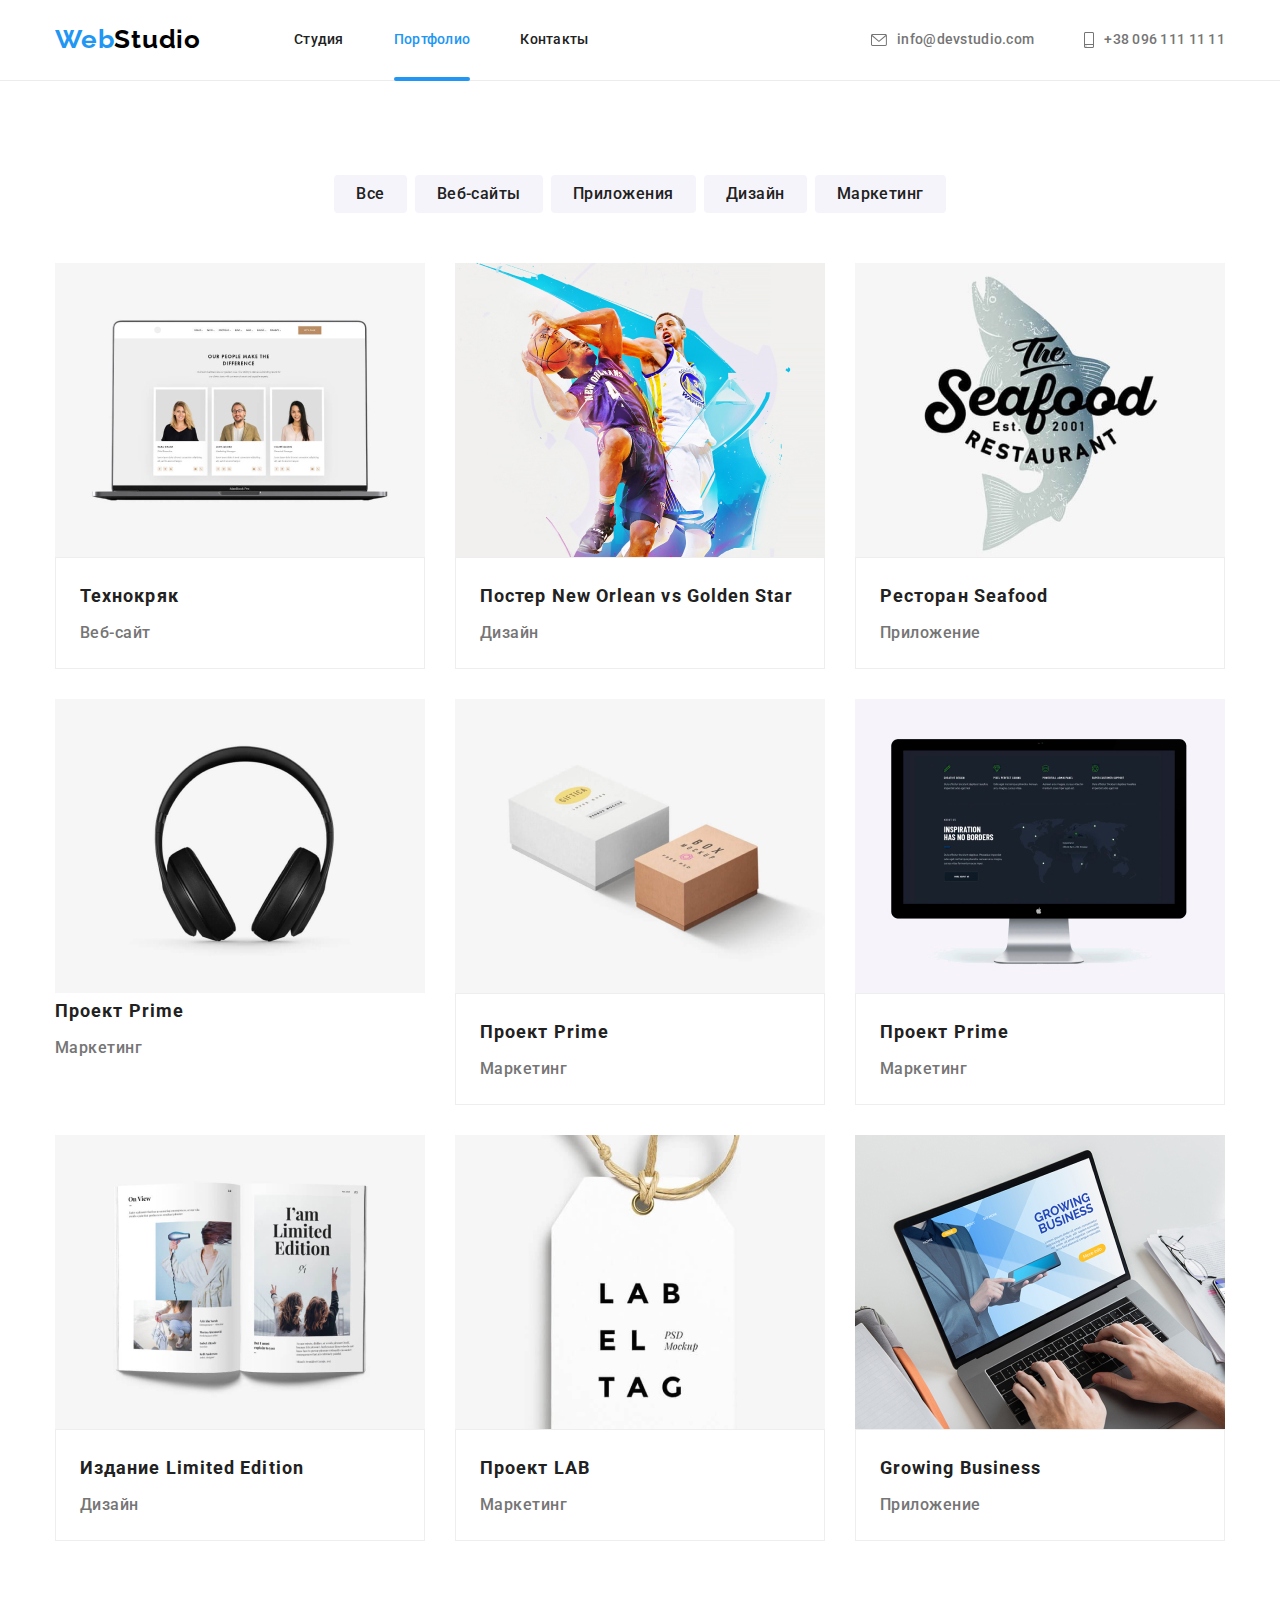
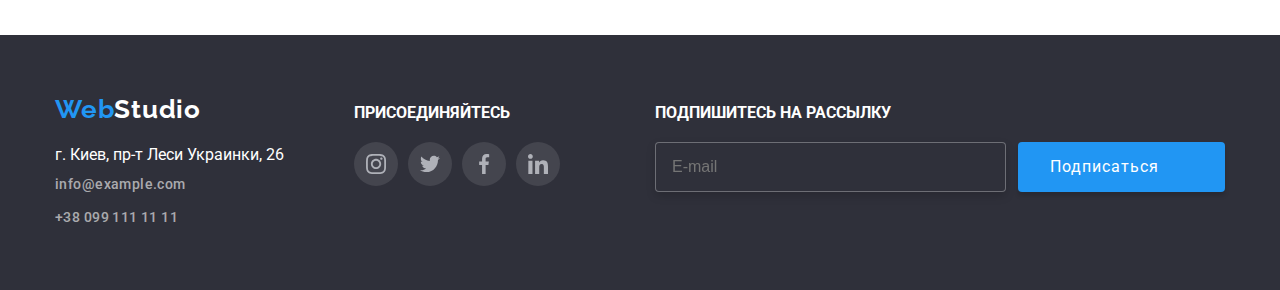
==== commit cf5f36ef: "Переробка svg icon для form" ====
--- a/portfolio.html
+++ b/portfolio.html
@@ -262,7 +262,7 @@
                 </li>
                 <li class="icon-item">
                     <a href="#" class="icon-button">
-                        <svg class="icon-footer" width="20p" height="20">
+                        <svg class="icon-footer" width="20" height="20">
                             <use href="./images/icons.svg#icon-linkedin"></use>
                         </svg>
                     </a>
@@ -275,7 +275,7 @@
           <input class="email-input" type="email" name="e-mail" placeholder="E-mail">
           <button class="btn" type="submit">Подписаться
              <svg class="send-icon">
-               <use href="./images/icon-check.svg#icon-send"></use>
+               <use href="./images/symbol-defs.svg#icon-send"></use>
              </svg>
           </button>
        </div>
--- a/css/styles.css
+++ b/css/styles.css
@@ -410,40 +410,57 @@
 .form-input:focus + .form-icon{
     fill: var(--accent-color);
 }
-.form-check .hidden {
+.hidden {
     position: absolute;
     width: 1px;
     height: 1px;
-    margin: -1px;
     border: 0;
     padding: 0;
-}
+    clip: rect(0 0 0 0);
+    overflow: hidden;
+}
+.form-check {
+    border: 2px solid var(--titel-text-color);
+    border-radius: 2px;
+}
+.form-check:focus {
+    border: 2px solid var(--accent-color);
+}
+.form-check:focus + .check-icon {
+    border: 2px solid var(--accent-color);
+}
+
 .form-check-lable {
     display: flex;
     align-items: center;
-    margin-right: auto;
-    margin-left: auto;
-    line-height: 1.71;
+    margin-bottom: 30px;
 }
 .check-icon {
-    display: flex;
-    border: 2px solid var(--title-text);
-    border-radius: 4px;
+    display: inline-block;
+    width: 15px;
+    height: 15px;
+    border: 2px solid var(--titel-text-color);
+    border-radius: 2px;
     cursor: pointer;
     margin-right: 7px;
     transition: background-color 250ms cubic-bezier(0.4, 0, 0.2, 1),
-    border-color 250ms cubic-bezier(0.4, 0, 0.2, 1),
-    background-image 250ms cubic-bezier(0.4, 0, 0.2, 1);
-}
-.form-check, .form-check-lable:checked + .check-icon {
+      border-color 250ms cubic-bezier(0.4, 0, 0.2, 1),
+      background-image 250ms cubic-bezier(0.4, 0, 0.2, 1);
+}
+.form-check:checked + .check-icon {
+    background-color: var(--accent-color);
     border-color: var(--accent-color);
-    background-image: url("../images/icon-check.svg");
+    background-image: url("../images/sumbol-defs.svg#icon-check");
     background-size: contain;
     background-origin: border-box;
 }
 .check-link {
+    color: var(--accent-color);
     text-decoration: underline;
-    color: var(--accent-color)
+}
+  .check-link:hover,
+  .check-link:focus {
+    text-decoration: none;
 }
 
 .button-check {
